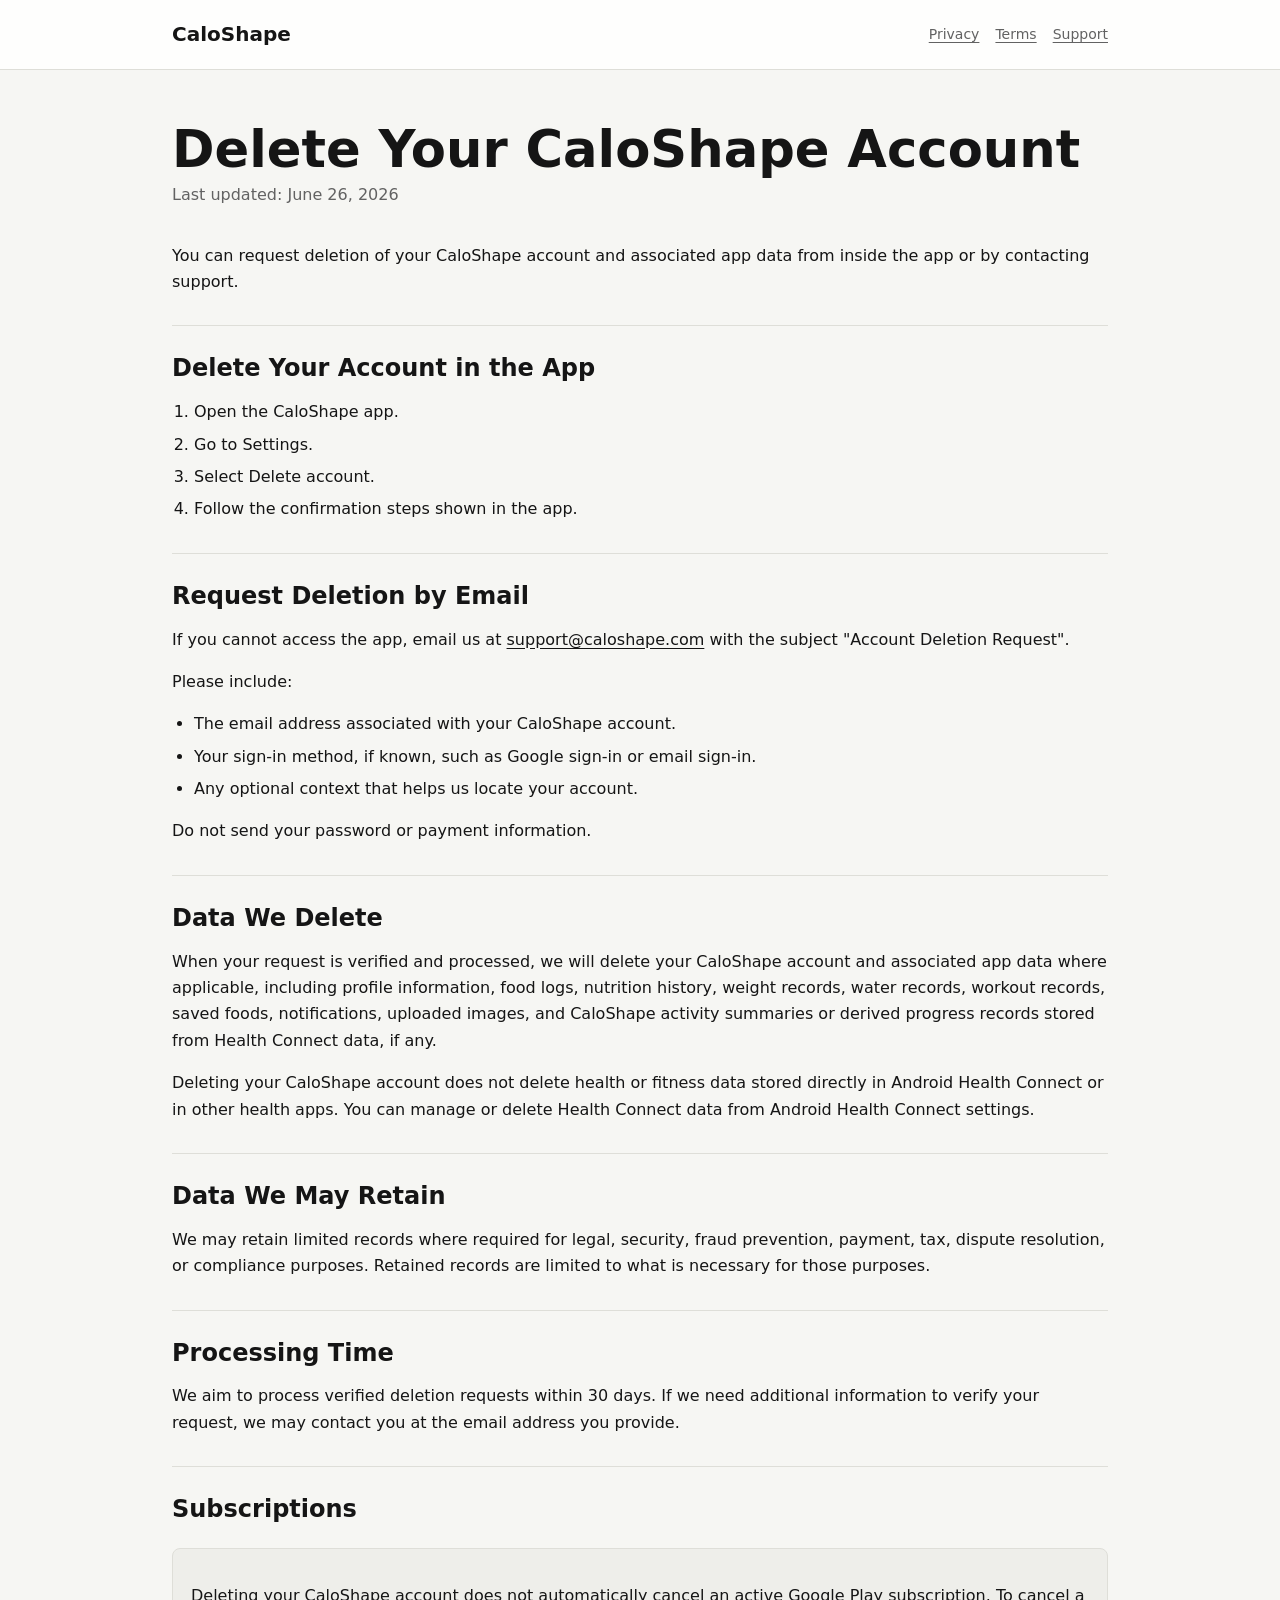
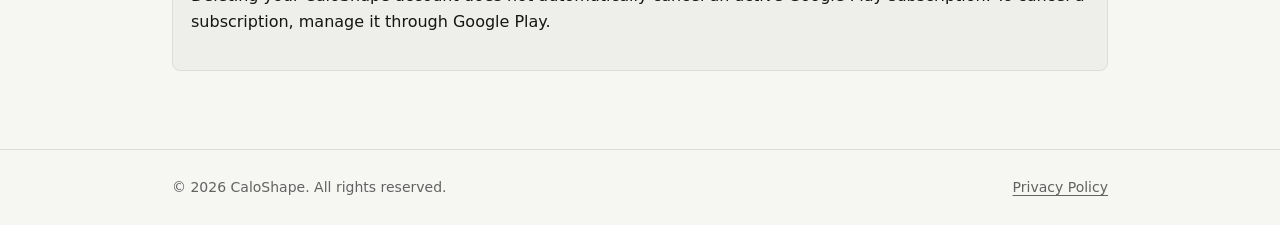
==== delete-account/index.html @ 97b2c94c "Init project" ====
<!doctype html>
<html lang="en">
<head>
  <meta charset="utf-8">
  <meta name="viewport" content="width=device-width, initial-scale=1">
  <title>Delete Your CaloShape Account</title>
  <meta name="description" content="How to request deletion of your CaloShape account and associated app data.">
  <link rel="stylesheet" href="/styles.css">
</head>
<body>
  <header class="site-header">
    <nav class="nav" aria-label="Primary">
      <a class="brand" href="/">CaloShape</a>
      <div class="nav-links">
        <a href="/privacy/">Privacy</a>
        <a href="/terms/">Terms</a>
        <a href="/support/">Support</a>
      </div>
    </nav>
  </header>

  <main class="content">
    <h1>Delete Your CaloShape Account</h1>
    <p class="updated">Last updated: June 26, 2026</p>

    <p>
      You can request deletion of your CaloShape account and associated app data from inside the app or by contacting support.
    </p>

    <section>
      <h2>Delete Your Account in the App</h2>
      <ol>
        <li>Open the CaloShape app.</li>
        <li>Go to Settings.</li>
        <li>Select Delete account.</li>
        <li>Follow the confirmation steps shown in the app.</li>
      </ol>
    </section>

    <section>
      <h2>Request Deletion by Email</h2>
      <p>
        If you cannot access the app, email us at
        <a href="mailto:support@caloshape.com?subject=Account%20Deletion%20Request">support@caloshape.com</a>
        with the subject "Account Deletion Request".
      </p>
      <p>Please include:</p>
      <ul>
        <li>The email address associated with your CaloShape account.</li>
        <li>Your sign-in method, if known, such as Google sign-in or email sign-in.</li>
        <li>Any optional context that helps us locate your account.</li>
      </ul>
      <p>Do not send your password or payment information.</p>
    </section>

    <section>
      <h2>Data We Delete</h2>
      <p>
        When your request is verified and processed, we will delete your CaloShape account and associated app data where applicable, including profile information, food logs, nutrition history, weight records, water records, workout records, saved foods, notifications, uploaded images, and CaloShape activity summaries or derived progress records stored from Health Connect data, if any.
      </p>
      <p>
        Deleting your CaloShape account does not delete health or fitness data stored directly in Android Health Connect or in other health apps. You can manage or delete Health Connect data from Android Health Connect settings.
      </p>
    </section>

    <section>
      <h2>Data We May Retain</h2>
      <p>
        We may retain limited records where required for legal, security, fraud prevention, payment, tax, dispute resolution, or compliance purposes. Retained records are limited to what is necessary for those purposes.
      </p>
    </section>

    <section>
      <h2>Processing Time</h2>
      <p>
        We aim to process verified deletion requests within 30 days. If we need additional information to verify your request, we may contact you at the email address you provide.
      </p>
    </section>

    <section>
      <h2>Subscriptions</h2>
      <div class="notice">
        <p>
          Deleting your CaloShape account does not automatically cancel an active Google Play subscription. To cancel a subscription, manage it through Google Play.
        </p>
      </div>
    </section>
  </main>

  <footer class="site-footer">
    <div class="footer-inner">
      <span>&copy; 2026 CaloShape. All rights reserved.</span>
      <a href="/privacy/">Privacy Policy</a>
    </div>
  </footer>
</body>
</html>
---- styles.css ----
:root {
  color-scheme: light dark;
  --bg: #f6f6f3;
  --panel: #ffffff;
  --text: #151515;
  --muted: #626262;
  --line: #deded8;
  --accent: #111111;
  --accent-text: #ffffff;
  --soft: #eeeeea;
  --max: 980px;
}

@media (prefers-color-scheme: dark) {
  :root {
    --bg: #111114;
    --panel: #1a1a1f;
    --text: #f3f3f1;
    --muted: #b6b6b0;
    --line: #303036;
    --accent: #f4f4f0;
    --accent-text: #111114;
    --soft: #24242a;
  }
}

* {
  box-sizing: border-box;
}

body {
  margin: 0;
  font-family: Inter, ui-sans-serif, system-ui, -apple-system, BlinkMacSystemFont, "Segoe UI", sans-serif;
  background: var(--bg);
  color: var(--text);
  line-height: 1.65;
}

a {
  color: inherit;
  text-underline-offset: 3px;
}

.site-header {
  border-bottom: 1px solid var(--line);
  background: color-mix(in srgb, var(--panel) 88%, transparent);
}

.nav {
  max-width: var(--max);
  margin: 0 auto;
  padding: 18px 22px;
  display: flex;
  align-items: center;
  justify-content: space-between;
  gap: 18px;
}

.brand {
  font-weight: 750;
  font-size: 20px;
  letter-spacing: 0;
  text-decoration: none;
}

.nav-links {
  display: flex;
  gap: 16px;
  flex-wrap: wrap;
  justify-content: flex-end;
  font-size: 14px;
  color: var(--muted);
}

.hero,
.content {
  max-width: var(--max);
  margin: 0 auto;
  padding: 54px 22px;
}

.hero {
  min-height: 62vh;
  display: grid;
  align-content: center;
}

.eyebrow {
  margin: 0 0 10px;
  color: var(--muted);
  font-size: 14px;
  font-weight: 650;
  text-transform: uppercase;
  letter-spacing: 0.08em;
}

h1 {
  margin: 0;
  font-size: clamp(38px, 6vw, 76px);
  line-height: 0.98;
  letter-spacing: 0;
}

.lead {
  margin: 22px 0 0;
  max-width: 720px;
  color: var(--muted);
  font-size: 19px;
}

.actions {
  display: flex;
  flex-wrap: wrap;
  gap: 12px;
  margin-top: 32px;
}

.button {
  display: inline-flex;
  align-items: center;
  justify-content: center;
  min-height: 44px;
  padding: 0 18px;
  border-radius: 8px;
  border: 1px solid var(--accent);
  background: var(--accent);
  color: var(--accent-text);
  font-weight: 700;
  text-decoration: none;
}

.button.secondary {
  background: transparent;
  color: var(--text);
  border-color: var(--line);
}

.grid {
  display: grid;
  grid-template-columns: repeat(2, minmax(0, 1fr));
  gap: 16px;
  margin-top: 38px;
}

.card {
  border: 1px solid var(--line);
  background: var(--panel);
  border-radius: 8px;
  padding: 22px;
}

.card h2,
.card h3 {
  margin-top: 0;
}

.content h1 {
  font-size: clamp(34px, 4vw, 54px);
  margin-bottom: 8px;
}

.updated {
  color: var(--muted);
  margin: 0 0 34px;
}

section {
  border-top: 1px solid var(--line);
  padding-top: 28px;
  margin-top: 30px;
}

h2 {
  margin: 0 0 12px;
  font-size: 24px;
  line-height: 1.2;
}

h3 {
  margin: 22px 0 8px;
  font-size: 18px;
}

ul,
ol {
  padding-left: 22px;
}

li + li {
  margin-top: 6px;
}

.notice {
  background: var(--soft);
  border: 1px solid var(--line);
  border-radius: 8px;
  padding: 18px;
  margin: 24px 0;
}

.site-footer {
  border-top: 1px solid var(--line);
}

.footer-inner {
  max-width: var(--max);
  margin: 0 auto;
  padding: 26px 22px;
  color: var(--muted);
  display: flex;
  justify-content: space-between;
  gap: 18px;
  flex-wrap: wrap;
  font-size: 14px;
}

@media (max-width: 720px) {
  .nav {
    align-items: flex-start;
    flex-direction: column;
  }

  .nav-links {
    justify-content: flex-start;
  }

  .hero,
  .content {
    padding-top: 38px;
    padding-bottom: 38px;
  }

  .grid {
    grid-template-columns: 1fr;
  }
}
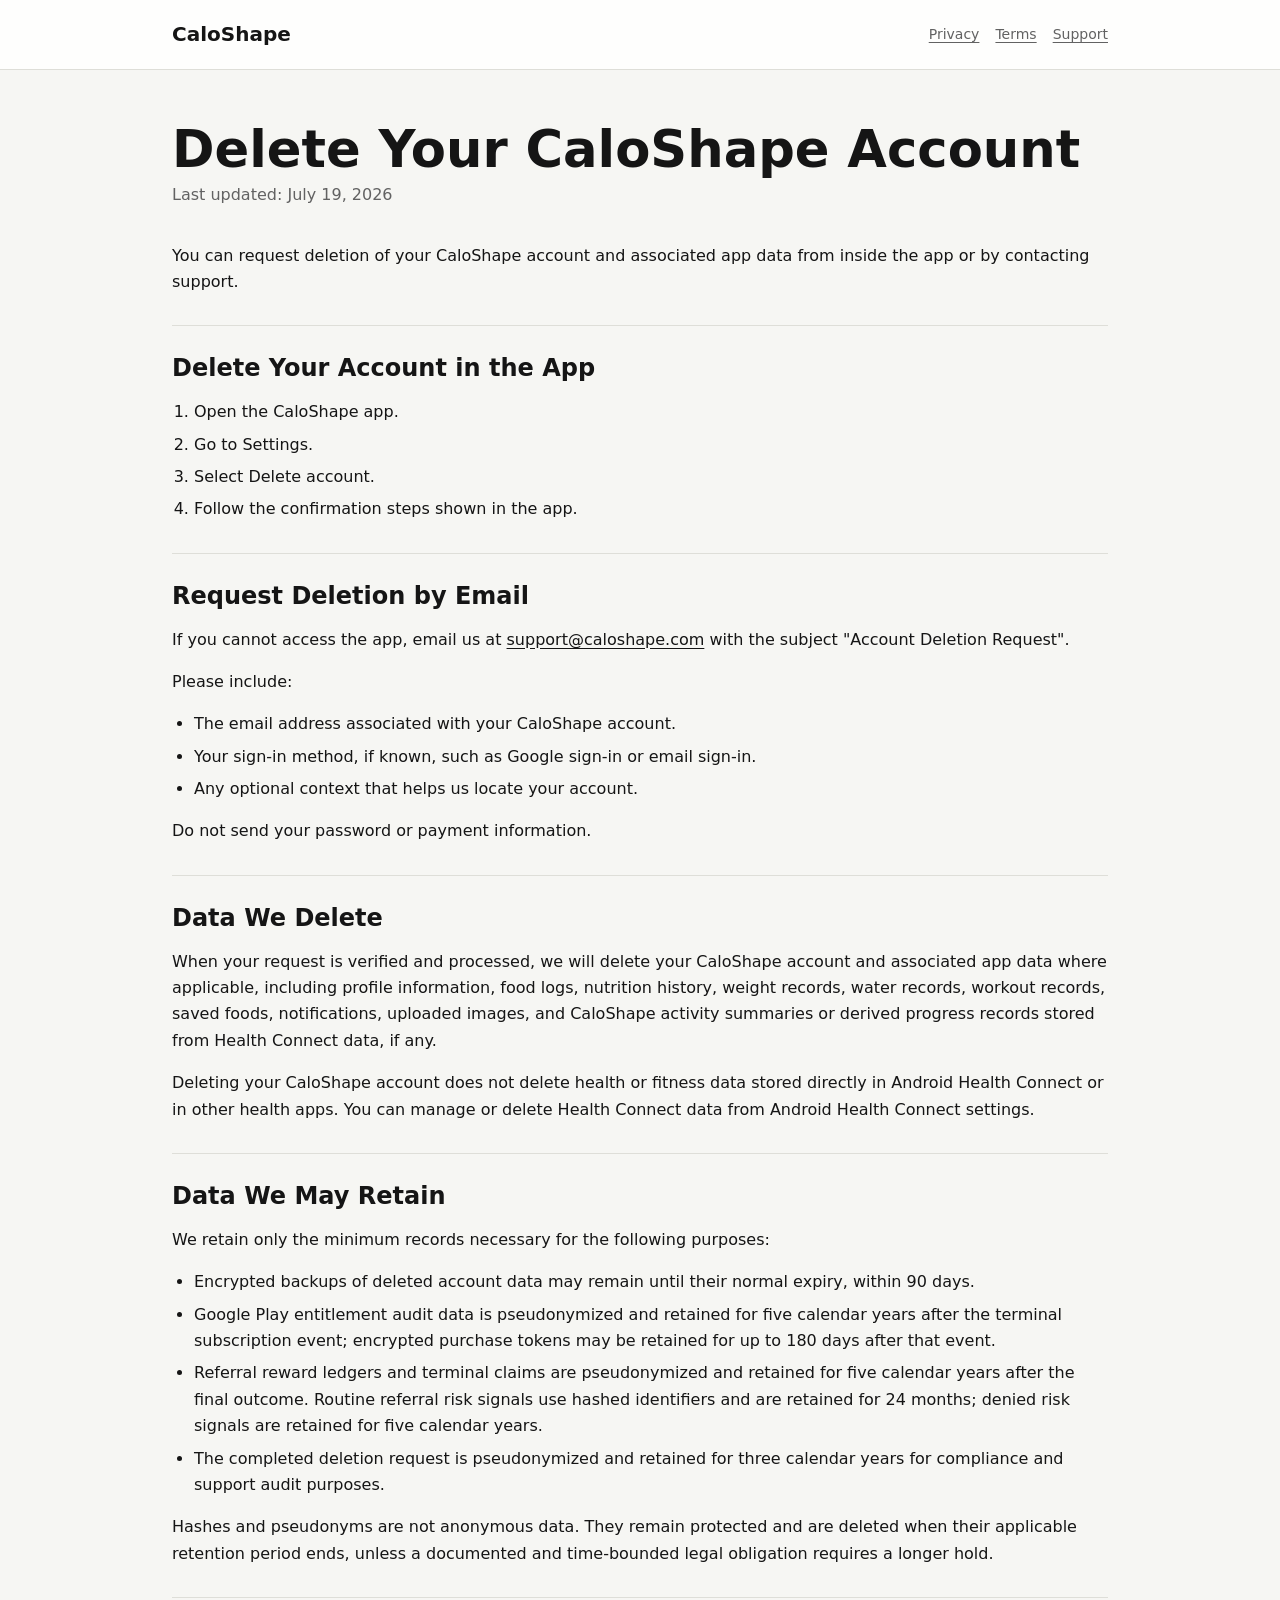
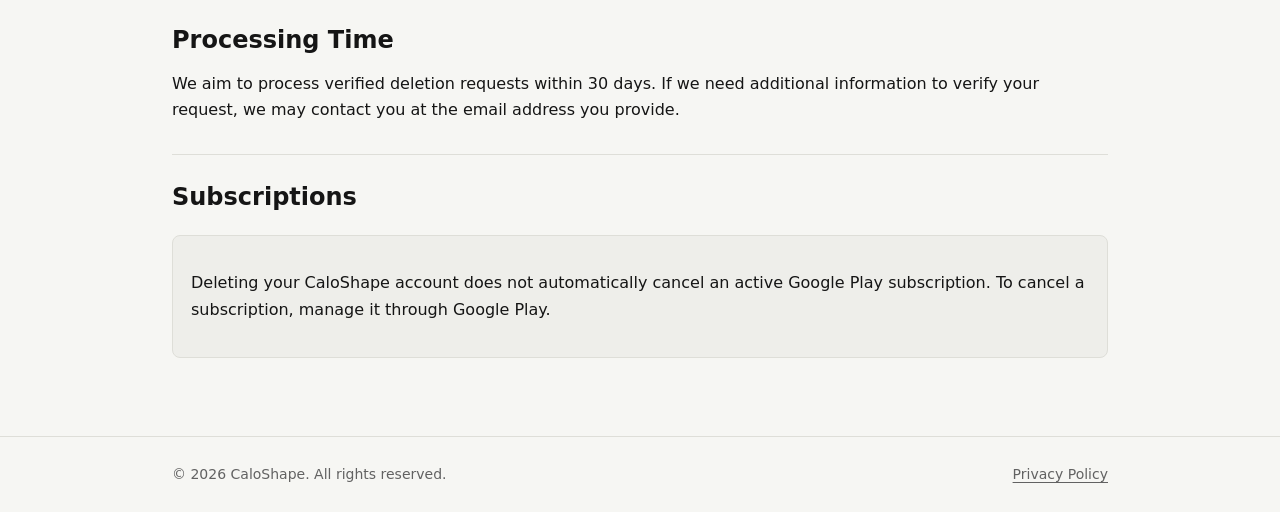
==== commit 384c420b: "update" ====
--- a/delete-account/index.html
+++ b/delete-account/index.html
@@ -21,7 +21,7 @@
 
   <main class="content">
     <h1>Delete Your CaloShape Account</h1>
-    <p class="updated">Last updated: June 26, 2026</p>
+    <p class="updated">Last updated: July 19, 2026</p>
 
     <p>
       You can request deletion of your CaloShape account and associated app data from inside the app or by contacting support.
@@ -65,9 +65,14 @@
 
     <section>
       <h2>Data We May Retain</h2>
-      <p>
-        We may retain limited records where required for legal, security, fraud prevention, payment, tax, dispute resolution, or compliance purposes. Retained records are limited to what is necessary for those purposes.
-      </p>
+      <p>We retain only the minimum records necessary for the following purposes:</p>
+      <ul>
+        <li>Encrypted backups of deleted account data may remain until their normal expiry, within 90 days.</li>
+        <li>Google Play entitlement audit data is pseudonymized and retained for five calendar years after the terminal subscription event; encrypted purchase tokens may be retained for up to 180 days after that event.</li>
+        <li>Referral reward ledgers and terminal claims are pseudonymized and retained for five calendar years after the final outcome. Routine referral risk signals use hashed identifiers and are retained for 24 months; denied risk signals are retained for five calendar years.</li>
+        <li>The completed deletion request is pseudonymized and retained for three calendar years for compliance and support audit purposes.</li>
+      </ul>
+      <p>Hashes and pseudonyms are not anonymous data. They remain protected and are deleted when their applicable retention period ends, unless a documented and time-bounded legal obligation requires a longer hold.</p>
     </section>
 
     <section>
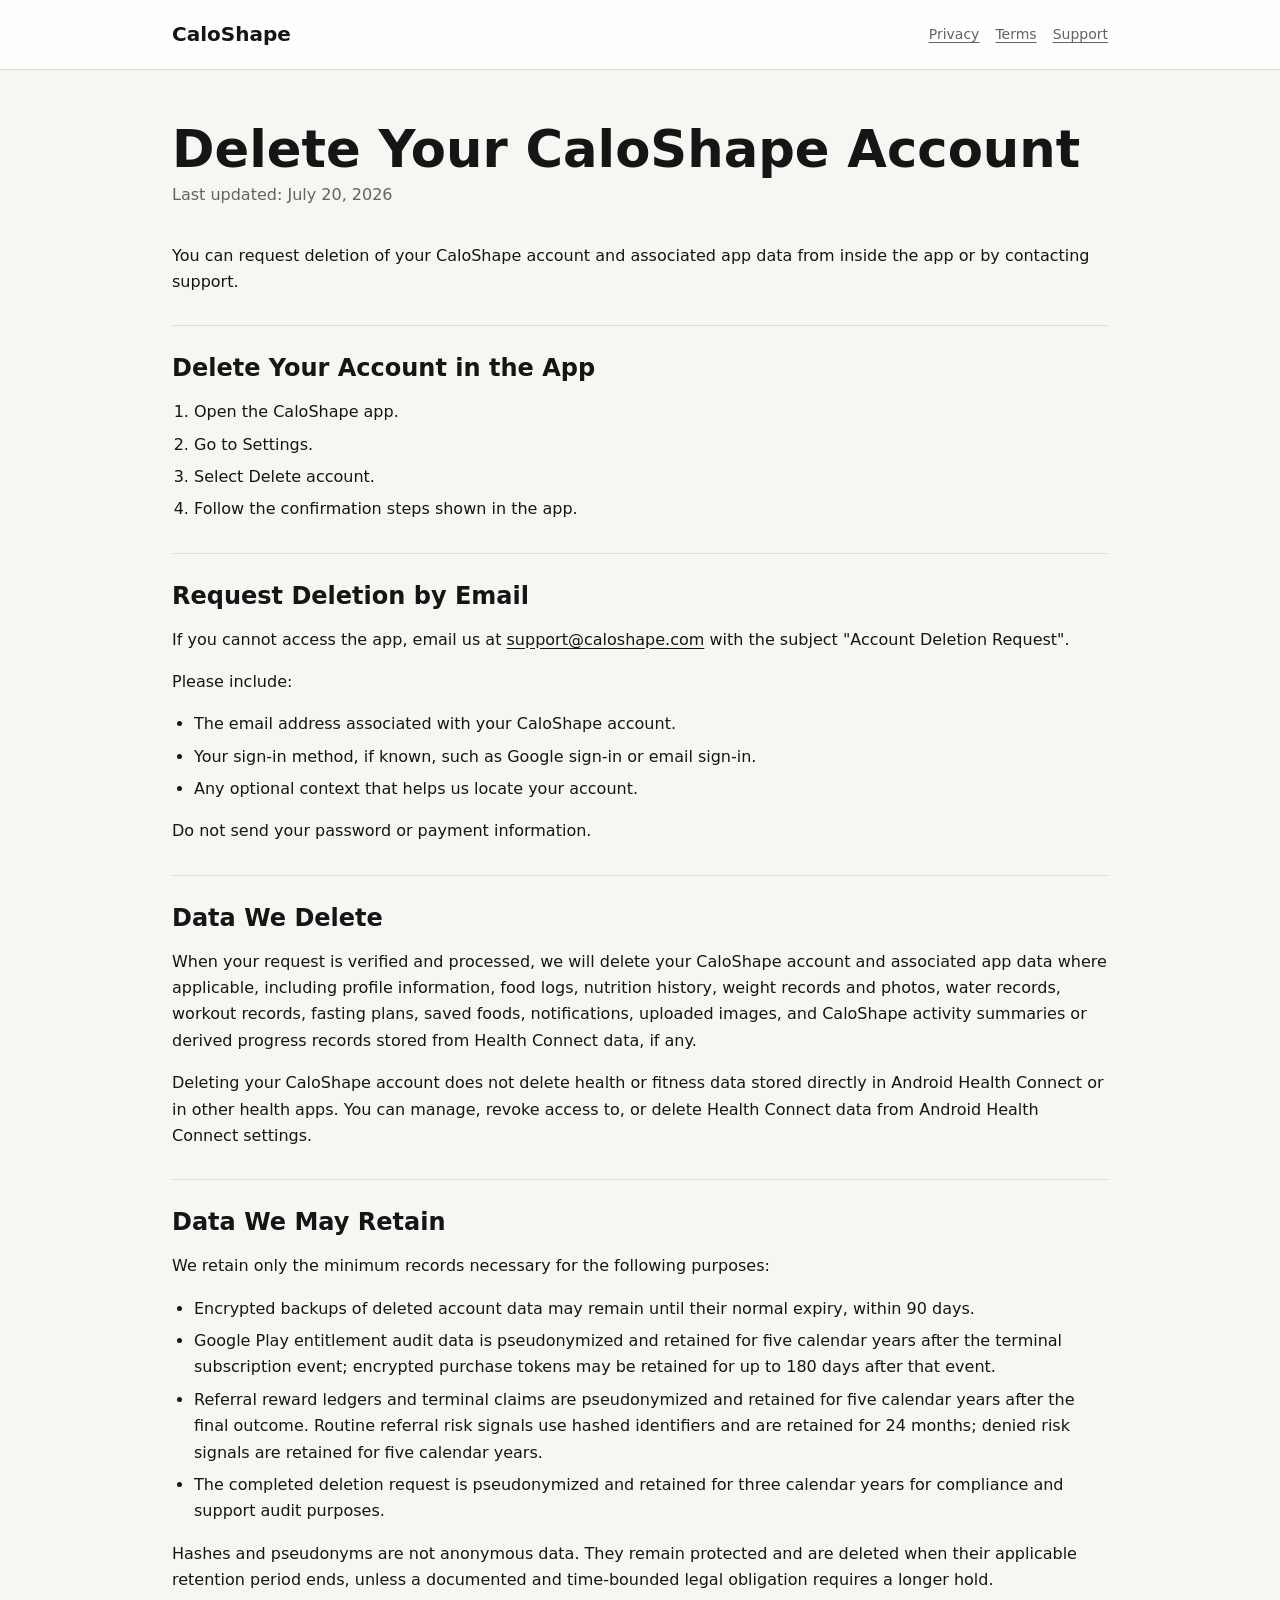
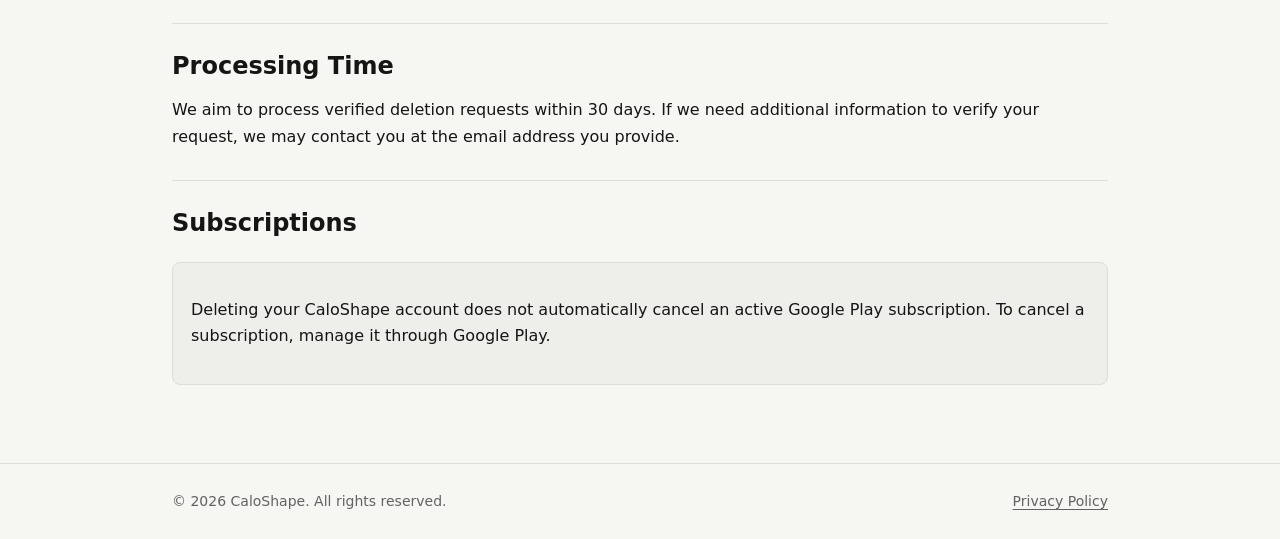
==== commit dec98af8: "更新政策" ====
--- a/delete-account/index.html
+++ b/delete-account/index.html
@@ -5,6 +5,8 @@
   <meta name="viewport" content="width=device-width, initial-scale=1">
   <title>Delete Your CaloShape Account</title>
   <meta name="description" content="How to request deletion of your CaloShape account and associated app data.">
+  <link rel="canonical" href="https://caloshape.com/delete-account/">
+  <meta property="og:url" content="https://caloshape.com/delete-account/">
   <link rel="stylesheet" href="/styles.css">
 </head>
 <body>
@@ -21,7 +23,7 @@
 
   <main class="content">
     <h1>Delete Your CaloShape Account</h1>
-    <p class="updated">Last updated: July 19, 2026</p>
+    <p class="updated">Last updated: July 20, 2026</p>
 
     <p>
       You can request deletion of your CaloShape account and associated app data from inside the app or by contacting support.
@@ -56,10 +58,10 @@
     <section>
       <h2>Data We Delete</h2>
       <p>
-        When your request is verified and processed, we will delete your CaloShape account and associated app data where applicable, including profile information, food logs, nutrition history, weight records, water records, workout records, saved foods, notifications, uploaded images, and CaloShape activity summaries or derived progress records stored from Health Connect data, if any.
+        When your request is verified and processed, we will delete your CaloShape account and associated app data where applicable, including profile information, food logs, nutrition history, weight records and photos, water records, workout records, fasting plans, saved foods, notifications, uploaded images, and CaloShape activity summaries or derived progress records stored from Health Connect data, if any.
       </p>
       <p>
-        Deleting your CaloShape account does not delete health or fitness data stored directly in Android Health Connect or in other health apps. You can manage or delete Health Connect data from Android Health Connect settings.
+        Deleting your CaloShape account does not delete health or fitness data stored directly in Android Health Connect or in other health apps. You can manage, revoke access to, or delete Health Connect data from Android Health Connect settings.
       </p>
     </section>
 
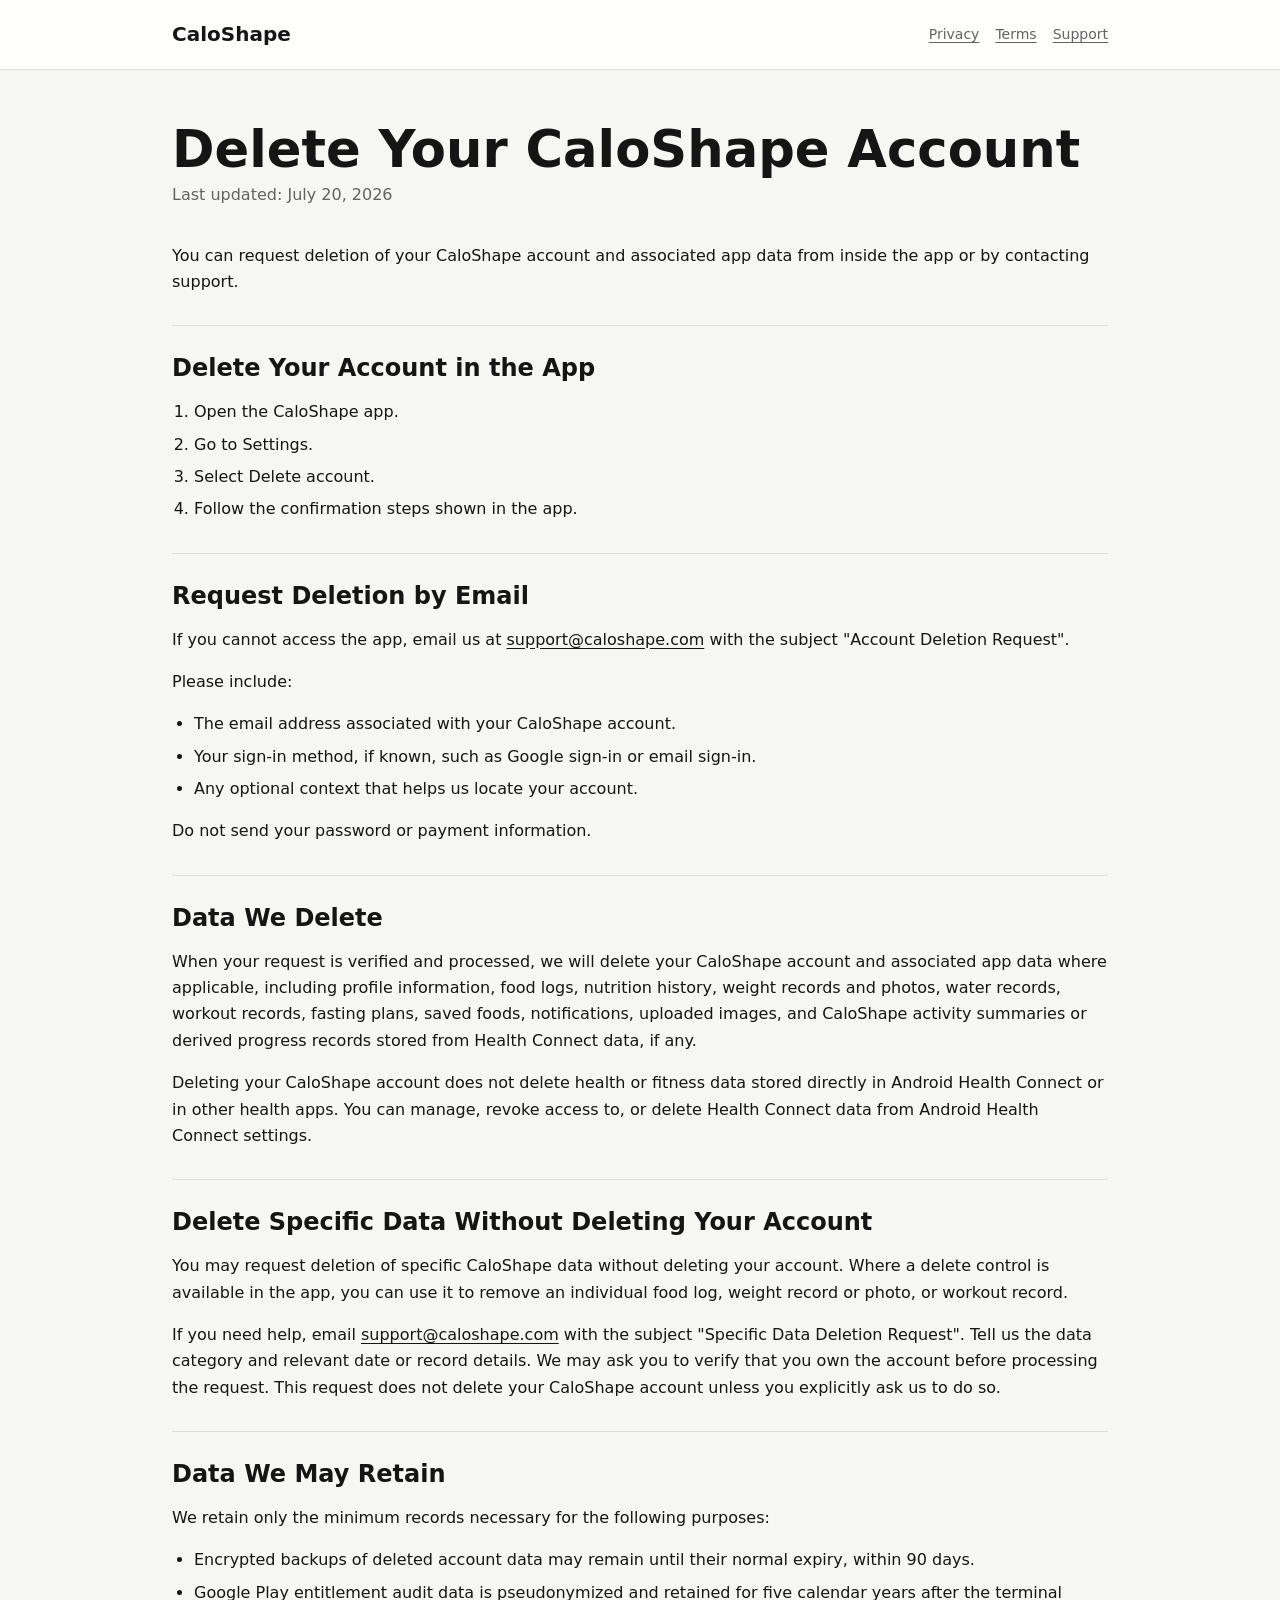
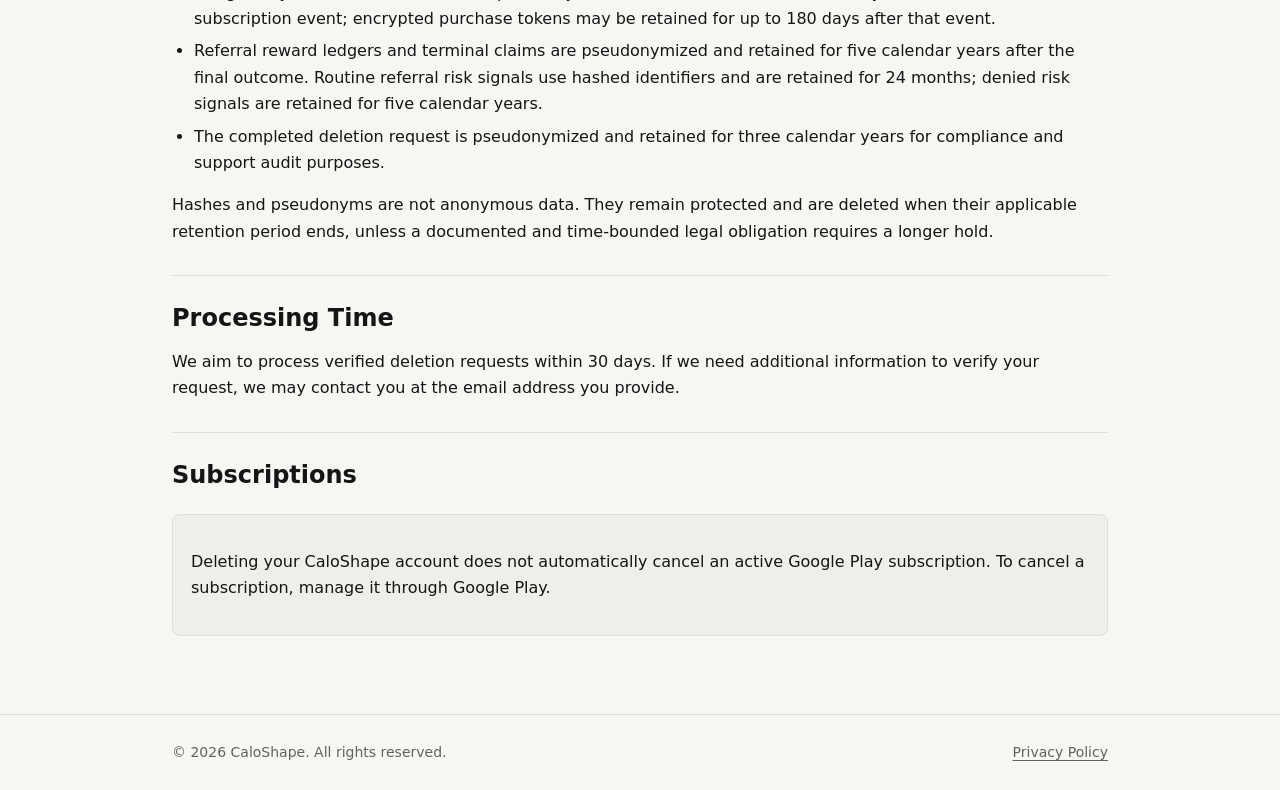
==== commit 955358da: "更新政策" ====
--- a/delete-account/index.html
+++ b/delete-account/index.html
@@ -66,6 +66,18 @@
     </section>
 
     <section>
+      <h2>Delete Specific Data Without Deleting Your Account</h2>
+      <p>
+        You may request deletion of specific CaloShape data without deleting your account. Where a delete control is available in the app, you can use it to remove an individual food log, weight record or photo, or workout record.
+      </p>
+      <p>
+        If you need help, email
+        <a href="mailto:support@caloshape.com?subject=Specific%20Data%20Deletion%20Request">support@caloshape.com</a>
+        with the subject "Specific Data Deletion Request". Tell us the data category and relevant date or record details. We may ask you to verify that you own the account before processing the request. This request does not delete your CaloShape account unless you explicitly ask us to do so.
+      </p>
+    </section>
+
+    <section>
       <h2>Data We May Retain</h2>
       <p>We retain only the minimum records necessary for the following purposes:</p>
       <ul>
